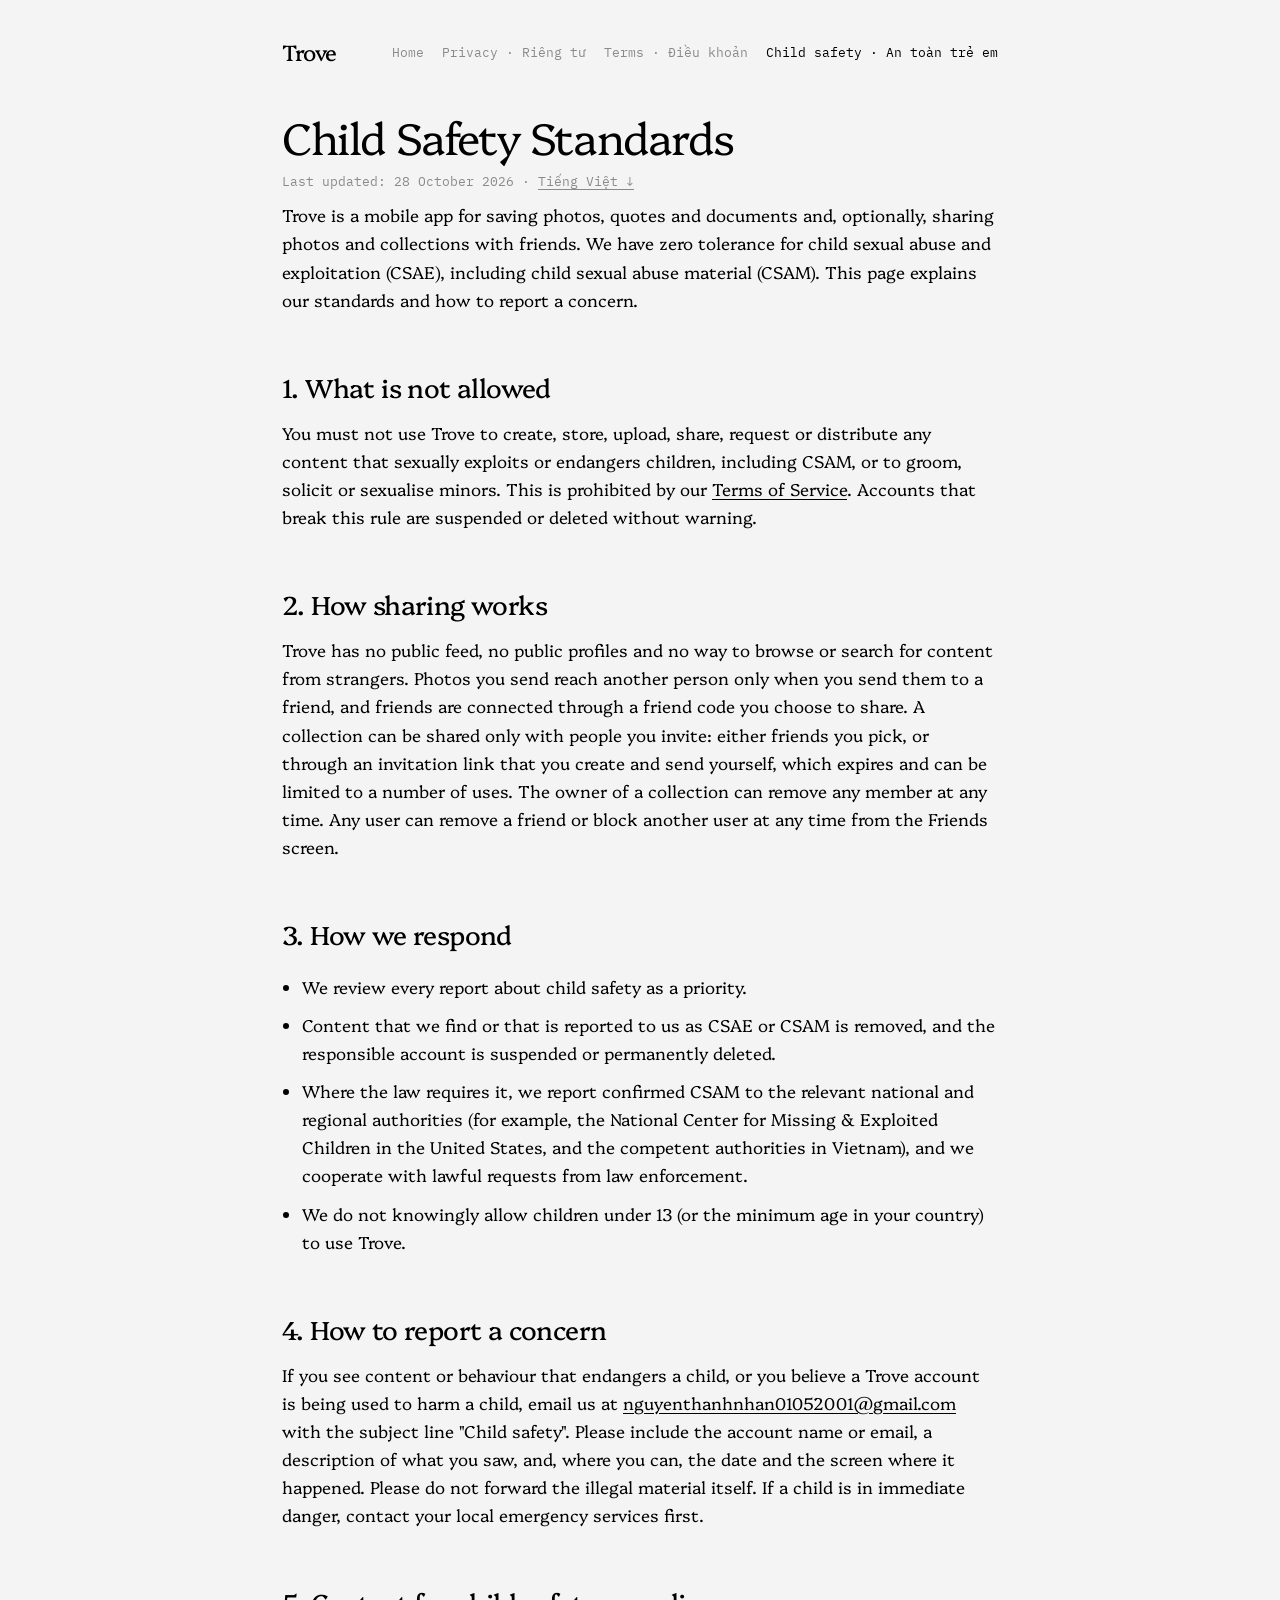
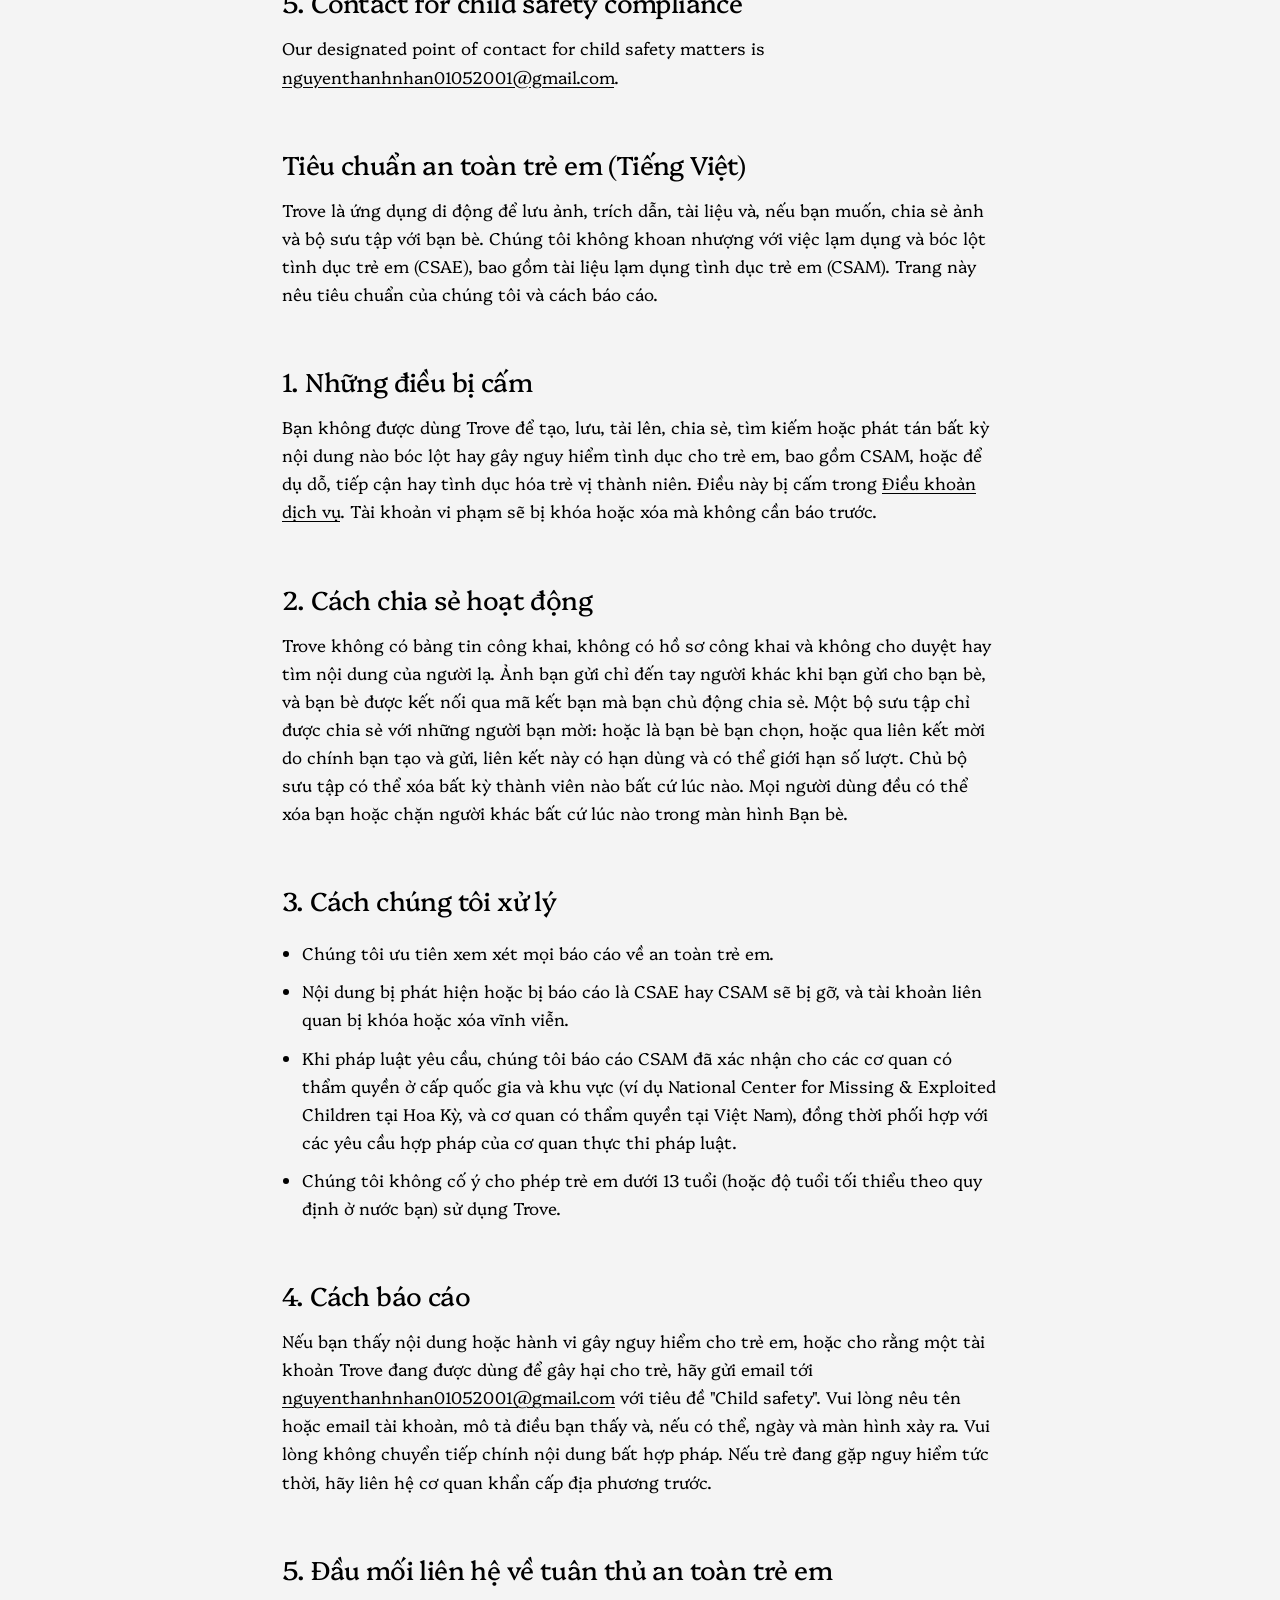
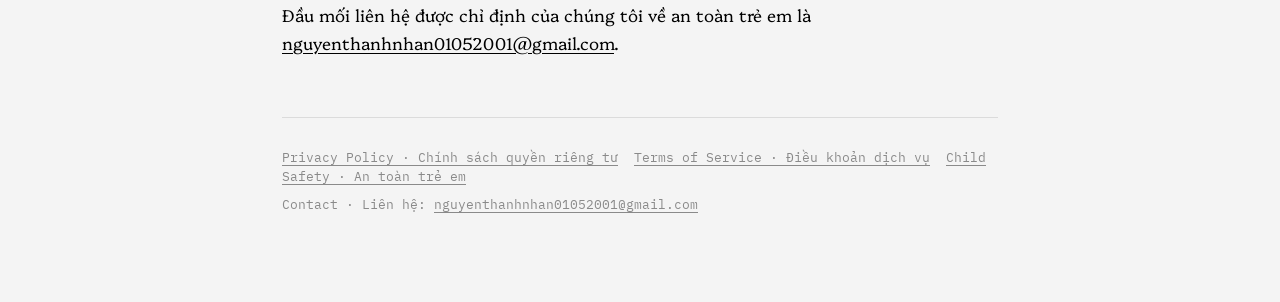
==== child-safety.html @ 71478745 "Add child safety standards page and link it from the site Co-Authored-By: Claude Sonnet 5.5 <noreply" ====
<!doctype html>
<html lang="en">
<head>
<meta charset="utf-8">
<meta name="viewport" content="width=device-width,initial-scale=1">
<title>Child Safety Standards · Trove</title>
<meta name="description" content="Trove's standards against child sexual abuse and exploitation (CSAE), and how to report a concern.">
<link rel="canonical" href="https://trove.appnhalam.xyz/child-safety">
<link rel="icon" href="favicon.png" type="image/svg+xml">
<link rel="preconnect" href="https://fonts.googleapis.com"><link rel="preconnect" href="https://fonts.gstatic.com" crossorigin>
<link href="https://fonts.googleapis.com/css2?family=IBM+Plex+Mono:wght@400&family=Platypi:wght@300;400&display=swap" rel="stylesheet">
<link rel="stylesheet" href="style.css">
</head>
<body id="top">
<div class="wrap">
<header class="top">
  <a class="brand" href="/">Trove</a>
  <nav class="links"><a href="/">Home</a><a href="privacy.html">Privacy · Riêng tư</a><a href="terms.html">Terms · Điều khoản</a><a href="child-safety.html" class=on>Child safety · An toàn trẻ em</a></nav>
</header>

<h1>Child Safety Standards</h1>
<p class="meta">Last updated: 28 October 2026 · <a href="#vi">Tiếng Việt ↓</a></p>

<p>Trove is a mobile app for saving photos, quotes and documents and, optionally, sharing photos and collections with friends. We have zero tolerance for child sexual abuse and exploitation (CSAE), including child sexual abuse material (CSAM). This page explains our standards and how to report a concern.</p>

<h2>1. What is not allowed</h2>
<p>You must not use Trove to create, store, upload, share, request or distribute any content that sexually exploits or endangers children, including CSAM, or to groom, solicit or sexualise minors. This is prohibited by our <a href="terms.html">Terms of Service</a>. Accounts that break this rule are suspended or deleted without warning.</p>

<h2>2. How sharing works</h2>
<p>Trove has no public feed, no public profiles and no way to browse or search for content from strangers. Photos you send reach another person only when you send them to a friend, and friends are connected through a friend code you choose to share. A collection can be shared only with people you invite: either friends you pick, or through an invitation link that you create and send yourself, which expires and can be limited to a number of uses. The owner of a collection can remove any member at any time. Any user can remove a friend or block another user at any time from the Friends screen.</p>

<h2>3. How we respond</h2>
<ul>
<li>We review every report about child safety as a priority.</li>
<li>Content that we find or that is reported to us as CSAE or CSAM is removed, and the responsible account is suspended or permanently deleted.</li>
<li>Where the law requires it, we report confirmed CSAM to the relevant national and regional authorities (for example, the National Center for Missing &amp; Exploited Children in the United States, and the competent authorities in Vietnam), and we cooperate with lawful requests from law enforcement.</li>
<li>We do not knowingly allow children under 13 (or the minimum age in your country) to use Trove.</li>
</ul>

<h2>4. How to report a concern</h2>
<p>If you see content or behaviour that endangers a child, or you believe a Trove account is being used to harm a child, email us at <a href="mailto:nguyenthanhnhan01052001@gmail.com">nguyenthanhnhan01052001@gmail.com</a> with the subject line "Child safety". Please include the account name or email, a description of what you saw, and, where you can, the date and the screen where it happened. Please do not forward the illegal material itself. If a child is in immediate danger, contact your local emergency services first.</p>

<h2>5. Contact for child safety compliance</h2>
<p>Our designated point of contact for child safety matters is <a href="mailto:nguyenthanhnhan01052001@gmail.com">nguyenthanhnhan01052001@gmail.com</a>.</p>

<h2 id="vi" lang="vi">Tiêu chuẩn an toàn trẻ em (Tiếng Việt)</h2>
<p lang="vi">Trove là ứng dụng di động để lưu ảnh, trích dẫn, tài liệu và, nếu bạn muốn, chia sẻ ảnh và bộ sưu tập với bạn bè. Chúng tôi không khoan nhượng với việc lạm dụng và bóc lột tình dục trẻ em (CSAE), bao gồm tài liệu lạm dụng tình dục trẻ em (CSAM). Trang này nêu tiêu chuẩn của chúng tôi và cách báo cáo.</p>

<h2 lang="vi">1. Những điều bị cấm</h2>
<p lang="vi">Bạn không được dùng Trove để tạo, lưu, tải lên, chia sẻ, tìm kiếm hoặc phát tán bất kỳ nội dung nào bóc lột hay gây nguy hiểm tình dục cho trẻ em, bao gồm CSAM, hoặc để dụ dỗ, tiếp cận hay tình dục hóa trẻ vị thành niên. Điều này bị cấm trong <a href="terms.html">Điều khoản dịch vụ</a>. Tài khoản vi phạm sẽ bị khóa hoặc xóa mà không cần báo trước.</p>

<h2 lang="vi">2. Cách chia sẻ hoạt động</h2>
<p lang="vi">Trove không có bảng tin công khai, không có hồ sơ công khai và không cho duyệt hay tìm nội dung của người lạ. Ảnh bạn gửi chỉ đến tay người khác khi bạn gửi cho bạn bè, và bạn bè được kết nối qua mã kết bạn mà bạn chủ động chia sẻ. Một bộ sưu tập chỉ được chia sẻ với những người bạn mời: hoặc là bạn bè bạn chọn, hoặc qua liên kết mời do chính bạn tạo và gửi, liên kết này có hạn dùng và có thể giới hạn số lượt. Chủ bộ sưu tập có thể xóa bất kỳ thành viên nào bất cứ lúc nào. Mọi người dùng đều có thể xóa bạn hoặc chặn người khác bất cứ lúc nào trong màn hình Bạn bè.</p>

<h2 lang="vi">3. Cách chúng tôi xử lý</h2>
<ul lang="vi">
<li>Chúng tôi ưu tiên xem xét mọi báo cáo về an toàn trẻ em.</li>
<li>Nội dung bị phát hiện hoặc bị báo cáo là CSAE hay CSAM sẽ bị gỡ, và tài khoản liên quan bị khóa hoặc xóa vĩnh viễn.</li>
<li>Khi pháp luật yêu cầu, chúng tôi báo cáo CSAM đã xác nhận cho các cơ quan có thẩm quyền ở cấp quốc gia và khu vực (ví dụ National Center for Missing &amp; Exploited Children tại Hoa Kỳ, và cơ quan có thẩm quyền tại Việt Nam), đồng thời phối hợp với các yêu cầu hợp pháp của cơ quan thực thi pháp luật.</li>
<li>Chúng tôi không cố ý cho phép trẻ em dưới 13 tuổi (hoặc độ tuổi tối thiểu theo quy định ở nước bạn) sử dụng Trove.</li>
</ul>

<h2 lang="vi">4. Cách báo cáo</h2>
<p lang="vi">Nếu bạn thấy nội dung hoặc hành vi gây nguy hiểm cho trẻ em, hoặc cho rằng một tài khoản Trove đang được dùng để gây hại cho trẻ, hãy gửi email tới <a href="mailto:nguyenthanhnhan01052001@gmail.com">nguyenthanhnhan01052001@gmail.com</a> với tiêu đề "Child safety". Vui lòng nêu tên hoặc email tài khoản, mô tả điều bạn thấy và, nếu có thể, ngày và màn hình xảy ra. Vui lòng không chuyển tiếp chính nội dung bất hợp pháp. Nếu trẻ đang gặp nguy hiểm tức thời, hãy liên hệ cơ quan khẩn cấp địa phương trước.</p>

<h2 lang="vi">5. Đầu mối liên hệ về tuân thủ an toàn trẻ em</h2>
<p lang="vi">Đầu mối liên hệ được chỉ định của chúng tôi về an toàn trẻ em là <a href="mailto:nguyenthanhnhan01052001@gmail.com">nguyenthanhnhan01052001@gmail.com</a>.</p>

<footer>
  <p class="mono"><a href="privacy.html">Privacy Policy · Chính sách quyền riêng tư</a><a href="terms.html">Terms of Service · Điều khoản dịch vụ</a><a href="child-safety.html">Child Safety · An toàn trẻ em</a></p>
  <p class="mono">Contact · Liên hệ: <a href="mailto:nguyenthanhnhan01052001@gmail.com">nguyenthanhnhan01052001@gmail.com</a></p>
</footer>
</div>
</body>
</html>
---- style.css ----
:root{--bg:#f4f4f4;--ink:#000;--muted:#8a8a8a;--card:#fff;--dark:#1c1c1c;--line:rgba(0,0,0,.1)}
@media (prefers-color-scheme:dark){:root{--bg:#161616;--ink:#f2f2f2;--muted:#9a9a9a;--card:#202020;--dark:#f2f2f2;--line:rgba(255,255,255,.14)}}
*{box-sizing:border-box}html{-webkit-text-size-adjust:100%}
body{margin:0;background:var(--bg);color:var(--ink);font:17px/1.65 'Platypi',Georgia,serif;font-weight:300}
a{color:inherit;text-underline-offset:3px}a:hover{opacity:.7}
.wrap{max-width:760px;margin:0 auto;padding:28px 22px 80px}
header.top{display:flex;align-items:center;justify-content:space-between;gap:16px;padding:6px 0 28px}
.brand{display:flex;align-items:center;gap:10px;text-decoration:none;font-size:22px;font-weight:400;letter-spacing:-.4px}
.brand svg{width:30px;height:30px;fill:var(--ink)}
nav.links{font:13px 'IBM Plex Mono',ui-monospace,monospace;display:flex;gap:18px}
nav.links a{text-decoration:none;color:var(--muted)}nav.links a.on,nav.links a:hover{color:var(--ink)}
h1{font-size:44px;line-height:1.12;letter-spacing:-1.4px;font-weight:300;margin:.3em 0 .25em}
h2{font-size:26px;letter-spacing:-.6px;font-weight:400;margin:2em 0 .4em}
h3{font-size:19px;font-weight:400;margin:1.4em 0 .2em}
p,li{margin:.6em 0}ul{padding-left:1.2em}
.mono,.meta{font:13px/1.5 'IBM Plex Mono',ui-monospace,monospace;color:var(--muted)}
.lang{font:13px 'IBM Plex Mono',ui-monospace,monospace;margin:0 0 26px;display:flex;gap:14px}
.lang a{text-decoration:none;border-bottom:1px solid var(--line);padding-bottom:2px}
.card{background:var(--card);border-radius:16px;padding:22px 24px;margin:18px 0}
.grid{display:grid;grid-template-columns:repeat(auto-fit,minmax(210px,1fr));gap:14px;margin:22px 0}
.grid .card{margin:0}.grid h3{margin-top:0}
.hero{text-align:center;padding:36px 0 14px}.hero svg{width:64px;height:64px;fill:var(--ink)}
.hero p.lead{font-size:20px;color:var(--ink);max-width:560px;margin:0 auto}
hr{border:0;border-top:1px solid var(--line);margin:56px 0 8px}
footer{margin-top:60px;padding-top:22px;border-top:1px solid var(--line)}
footer .mono a{margin-right:16px}
table{width:100%;border-collapse:collapse;font-size:15px;margin:14px 0}
th,td{text-align:left;vertical-align:top;padding:10px 12px;border-bottom:1px solid var(--line)}
th{font:12px 'IBM Plex Mono',ui-monospace,monospace;color:var(--muted);font-weight:400}
@media (max-width:560px){h1{font-size:34px}th:nth-child(3),td:nth-child(3){display:none}}
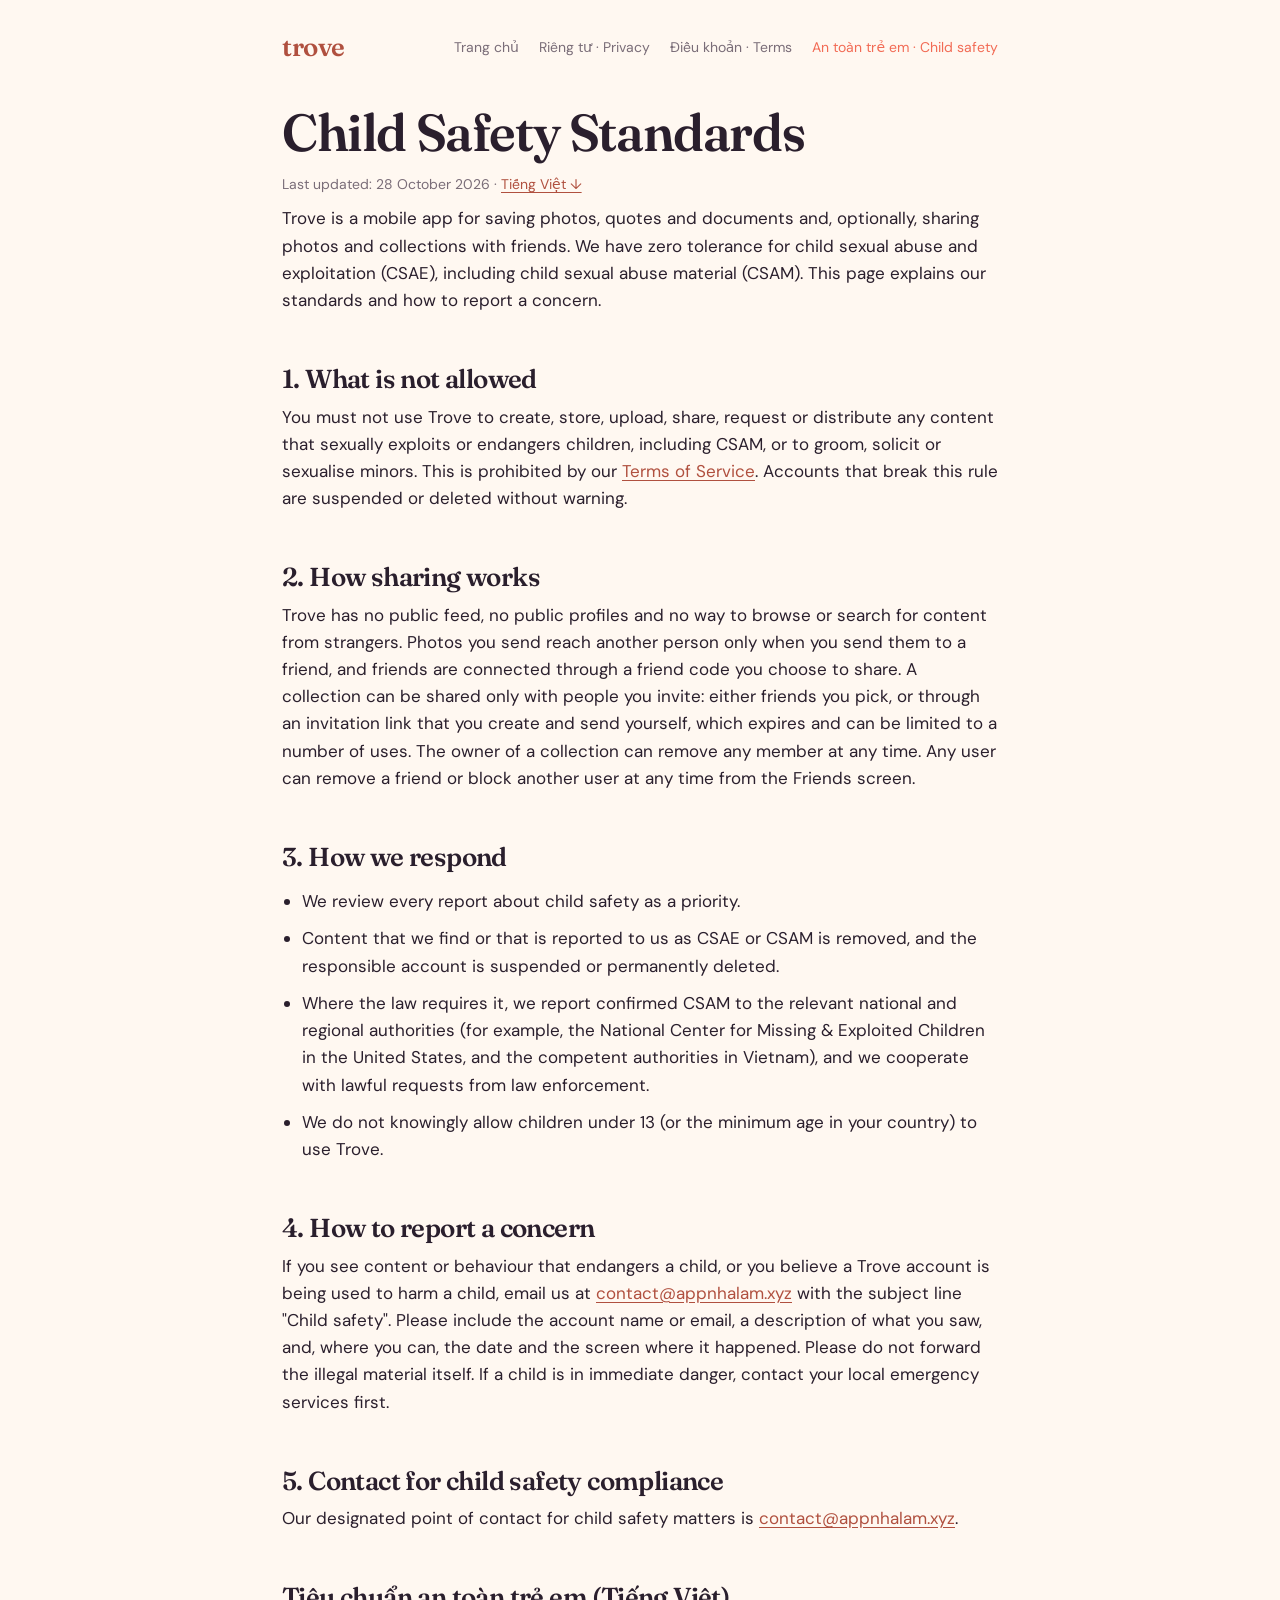
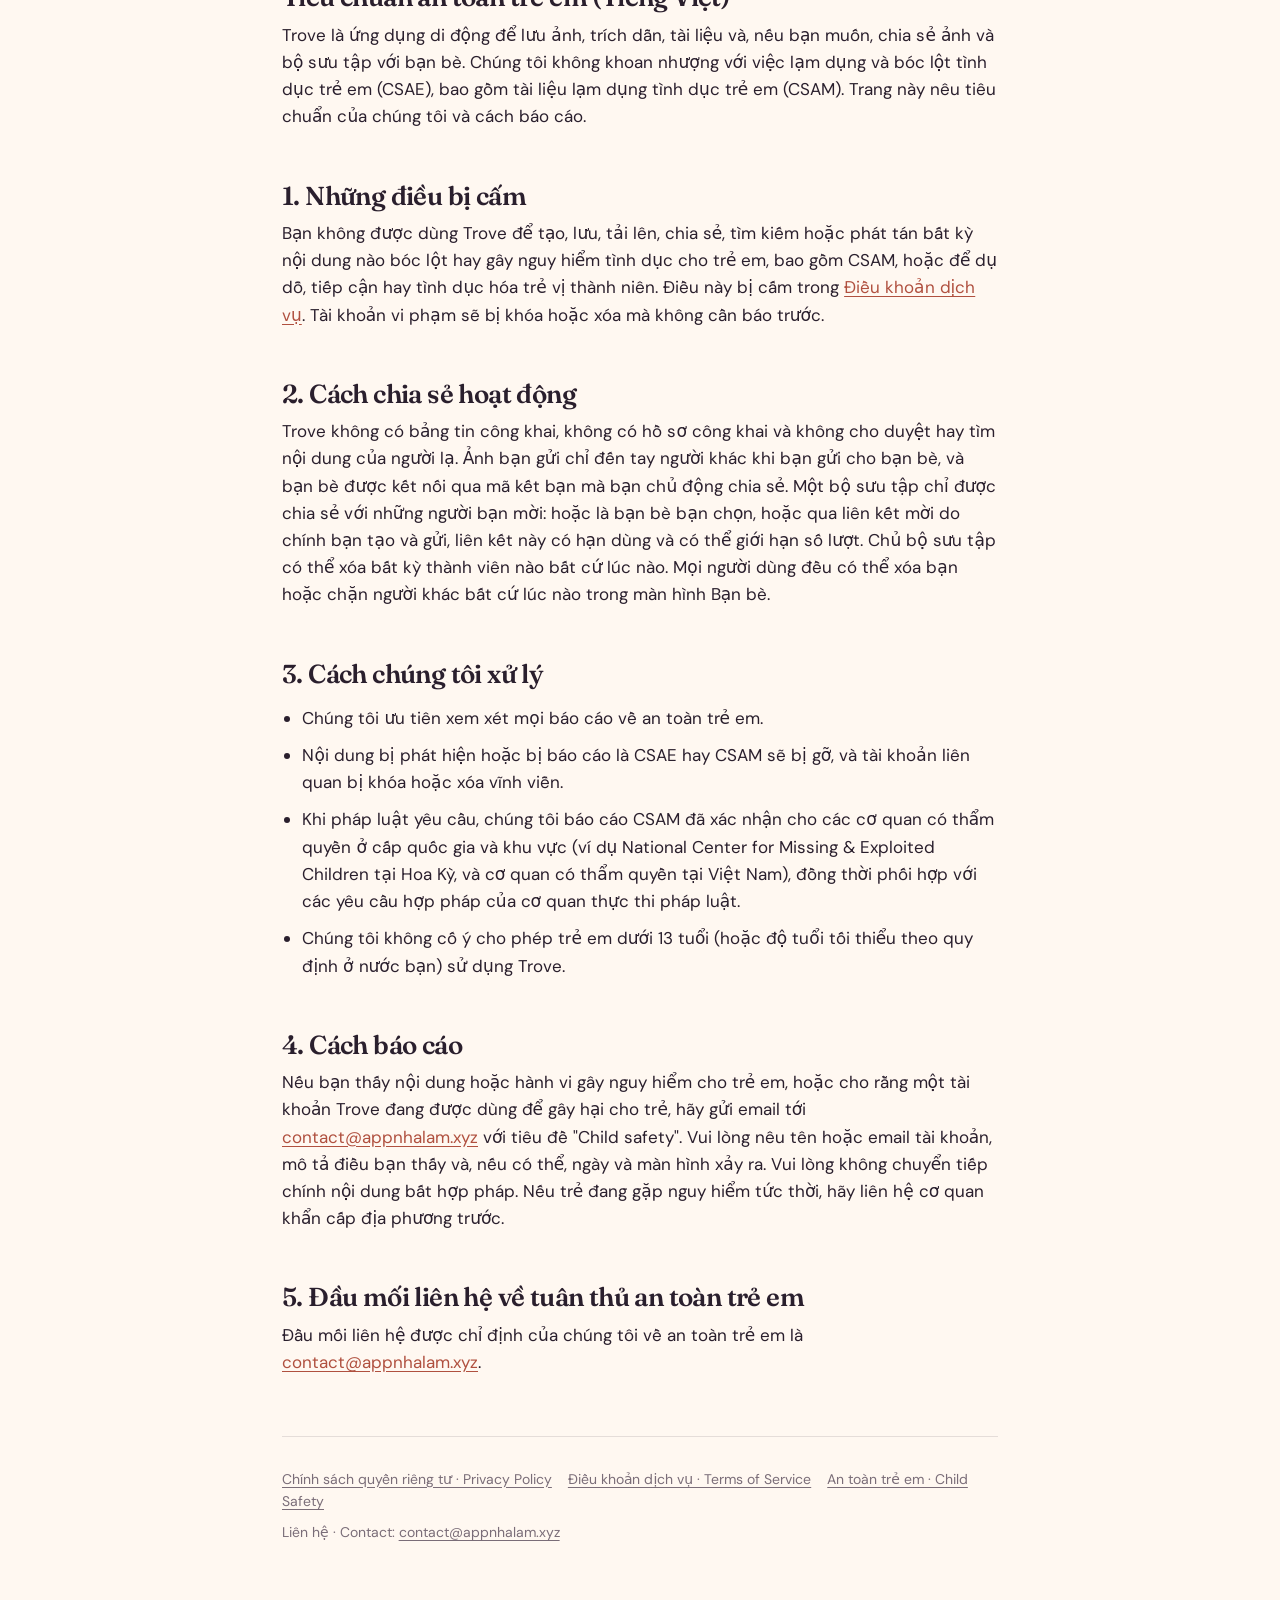
==== commit 00da0635: "Redesign site: vivid Vietnamese-first landing page, restyle legal pages Co-Authored-By: Claude Sonne" ====
--- a/child-safety.html
+++ b/child-safety.html
@@ -8,14 +8,14 @@
 <link rel="canonical" href="https://trove.appnhalam.xyz/child-safety">
 <link rel="icon" href="favicon.png" type="image/svg+xml">
 <link rel="preconnect" href="https://fonts.googleapis.com"><link rel="preconnect" href="https://fonts.gstatic.com" crossorigin>
-<link href="https://fonts.googleapis.com/css2?family=IBM+Plex+Mono:wght@400&family=Platypi:wght@300;400&display=swap" rel="stylesheet">
+<link href="https://fonts.googleapis.com/css2?family=DM+Sans:wght;500;600&family=Fraunces:ital,opsz,wght@0,9..144,500;0,9..144,600;1,9..144,500&display=swap" rel="stylesheet">
 <link rel="stylesheet" href="style.css">
 </head>
 <body id="top">
 <div class="wrap">
 <header class="top">
-  <a class="brand" href="/">Trove</a>
-  <nav class="links"><a href="/">Home</a><a href="privacy.html">Privacy · Riêng tư</a><a href="terms.html">Terms · Điều khoản</a><a href="child-safety.html" class=on>Child safety · An toàn trẻ em</a></nav>
+  <a class="brand" href="/">trove</a>
+  <nav class="links"><a href="/">Trang chủ</a><a href="privacy.html">Riêng tư · Privacy</a><a href="terms.html">Điều khoản · Terms</a><a href="child-safety.html" class=on>An toàn trẻ em · Child safety</a></nav>
 </header>
 
 <h1>Child Safety Standards</h1>
@@ -38,10 +38,10 @@
 </ul>
 
 <h2>4. How to report a concern</h2>
-<p>If you see content or behaviour that endangers a child, or you believe a Trove account is being used to harm a child, email us at <a href="mailto:nguyenthanhnhan01052001@gmail.com">nguyenthanhnhan01052001@gmail.com</a> with the subject line "Child safety". Please include the account name or email, a description of what you saw, and, where you can, the date and the screen where it happened. Please do not forward the illegal material itself. If a child is in immediate danger, contact your local emergency services first.</p>
+<p>If you see content or behaviour that endangers a child, or you believe a Trove account is being used to harm a child, email us at <a href="mailto:contact@appnhalam.xyz">contact@appnhalam.xyz</a> with the subject line "Child safety". Please include the account name or email, a description of what you saw, and, where you can, the date and the screen where it happened. Please do not forward the illegal material itself. If a child is in immediate danger, contact your local emergency services first.</p>
 
 <h2>5. Contact for child safety compliance</h2>
-<p>Our designated point of contact for child safety matters is <a href="mailto:nguyenthanhnhan01052001@gmail.com">nguyenthanhnhan01052001@gmail.com</a>.</p>
+<p>Our designated point of contact for child safety matters is <a href="mailto:contact@appnhalam.xyz">contact@appnhalam.xyz</a>.</p>
 
 <h2 id="vi" lang="vi">Tiêu chuẩn an toàn trẻ em (Tiếng Việt)</h2>
 <p lang="vi">Trove là ứng dụng di động để lưu ảnh, trích dẫn, tài liệu và, nếu bạn muốn, chia sẻ ảnh và bộ sưu tập với bạn bè. Chúng tôi không khoan nhượng với việc lạm dụng và bóc lột tình dục trẻ em (CSAE), bao gồm tài liệu lạm dụng tình dục trẻ em (CSAM). Trang này nêu tiêu chuẩn của chúng tôi và cách báo cáo.</p>
@@ -61,14 +61,14 @@
 </ul>
 
 <h2 lang="vi">4. Cách báo cáo</h2>
-<p lang="vi">Nếu bạn thấy nội dung hoặc hành vi gây nguy hiểm cho trẻ em, hoặc cho rằng một tài khoản Trove đang được dùng để gây hại cho trẻ, hãy gửi email tới <a href="mailto:nguyenthanhnhan01052001@gmail.com">nguyenthanhnhan01052001@gmail.com</a> với tiêu đề "Child safety". Vui lòng nêu tên hoặc email tài khoản, mô tả điều bạn thấy và, nếu có thể, ngày và màn hình xảy ra. Vui lòng không chuyển tiếp chính nội dung bất hợp pháp. Nếu trẻ đang gặp nguy hiểm tức thời, hãy liên hệ cơ quan khẩn cấp địa phương trước.</p>
+<p lang="vi">Nếu bạn thấy nội dung hoặc hành vi gây nguy hiểm cho trẻ em, hoặc cho rằng một tài khoản Trove đang được dùng để gây hại cho trẻ, hãy gửi email tới <a href="mailto:contact@appnhalam.xyz">contact@appnhalam.xyz</a> với tiêu đề "Child safety". Vui lòng nêu tên hoặc email tài khoản, mô tả điều bạn thấy và, nếu có thể, ngày và màn hình xảy ra. Vui lòng không chuyển tiếp chính nội dung bất hợp pháp. Nếu trẻ đang gặp nguy hiểm tức thời, hãy liên hệ cơ quan khẩn cấp địa phương trước.</p>
 
 <h2 lang="vi">5. Đầu mối liên hệ về tuân thủ an toàn trẻ em</h2>
-<p lang="vi">Đầu mối liên hệ được chỉ định của chúng tôi về an toàn trẻ em là <a href="mailto:nguyenthanhnhan01052001@gmail.com">nguyenthanhnhan01052001@gmail.com</a>.</p>
+<p lang="vi">Đầu mối liên hệ được chỉ định của chúng tôi về an toàn trẻ em là <a href="mailto:contact@appnhalam.xyz">contact@appnhalam.xyz</a>.</p>
 
 <footer>
-  <p class="mono"><a href="privacy.html">Privacy Policy · Chính sách quyền riêng tư</a><a href="terms.html">Terms of Service · Điều khoản dịch vụ</a><a href="child-safety.html">Child Safety · An toàn trẻ em</a></p>
-  <p class="mono">Contact · Liên hệ: <a href="mailto:nguyenthanhnhan01052001@gmail.com">nguyenthanhnhan01052001@gmail.com</a></p>
+  <p class="mono"><a href="privacy.html">Chính sách quyền riêng tư · Privacy Policy</a><a href="terms.html">Điều khoản dịch vụ · Terms of Service</a><a href="child-safety.html">An toàn trẻ em · Child Safety</a></p>
+  <p class="mono">Liên hệ · Contact: <a href="mailto:contact@appnhalam.xyz">contact@appnhalam.xyz</a></p>
 </footer>
 </div>
 </body>
--- a/style.css
+++ b/style.css
@@ -1,30 +1,189 @@
-:root{--bg:#f4f4f4;--ink:#000;--muted:#8a8a8a;--card:#fff;--dark:#1c1c1c;--line:rgba(0,0,0,.1)}
-@media (prefers-color-scheme:dark){:root{--bg:#161616;--ink:#f2f2f2;--muted:#9a9a9a;--card:#202020;--dark:#f2f2f2;--line:rgba(255,255,255,.14)}}
-*{box-sizing:border-box}html{-webkit-text-size-adjust:100%}
-body{margin:0;background:var(--bg);color:var(--ink);font:17px/1.65 'Platypi',Georgia,serif;font-weight:300}
-a{color:inherit;text-underline-offset:3px}a:hover{opacity:.7}
+:root{--cream:#fff8f1;--ink:#2a1f2d;--plum:#251a24;--muted:#7a6d78;--coral:#f26b55;--coral-soft:#ff8a72;--yellow:#f6d96b;--lilac:#cdbff0;--peach:#ffd9c4;--line:rgba(42,31,45,.12);--serif:'Fraunces',Georgia,serif;--sans:'DM Sans',system-ui,-apple-system,sans-serif}
+*{box-sizing:border-box}
+html{-webkit-text-size-adjust:100%;scroll-behavior:smooth}
+body{margin:0;background:var(--cream);color:var(--ink);font:17px/1.6 var(--sans)}
+img{display:block;max-width:100%}
+a{color:inherit;text-underline-offset:3px}
+.shell{max-width:1100px;margin:0 auto;padding:0 24px}
+
+/* brand + store buttons */
+.brand{display:inline-flex;align-items:center;gap:8px;font:600 26px/1 var(--serif);letter-spacing:-.5px;text-decoration:none}
+.mark{display:inline-flex}.mark i{width:16px;height:22px;border:2.5px solid currentColor;border-radius:50%;margin-right:-7px}
+.mark i:last-child{margin-right:0}
+.store{display:inline-flex;align-items:center;gap:12px;background:var(--plum);color:#fff;text-decoration:none;padding:11px 20px 11px 16px;border-radius:14px;transition:transform .2s,box-shadow .2s}
+.store:hover{transform:translateY(-3px);box-shadow:0 12px 24px rgba(42,31,45,.22)}
+.store svg{width:22px;height:22px;flex:none}
+.store small{display:block;font-size:10px;letter-spacing:.4px;line-height:1.1;opacity:.85}
+.store b{display:block;font-size:17px;line-height:1.2;font-weight:600}
+.cta .store{background:#fff;color:var(--ink)}
+.stores{display:flex;flex-wrap:wrap;gap:12px}
+
+/* hero */
+.hero{background:radial-gradient(900px 500px at 85% 20%,#ffd9c4 0,transparent 60%),radial-gradient(700px 500px at 0% 0%,#fde6d6 0,transparent 55%),linear-gradient(135deg,#fff3e8,#f1e8fb);overflow:hidden}
+nav.nav{display:flex;align-items:center;justify-content:space-between;gap:16px;padding-top:24px;padding-bottom:24px}
+.navlinks{display:flex;gap:30px;font-size:15px}
+.navlinks a{text-decoration:none;color:var(--muted)}.navlinks a:hover{color:var(--ink)}
+.pill{background:rgba(255,255,255,.7);border:1px solid var(--line);padding:10px 20px;border-radius:99px;text-decoration:none;font-weight:500;font-size:15px;transition:background .2s,transform .2s}
+.pill:hover{background:#fff;transform:translateY(-2px)}
+.hero-grid{display:grid;grid-template-columns:1.05fr .95fr;gap:40px;align-items:center;padding-top:36px;padding-bottom:84px}
+.eyebrow{font-size:12px;letter-spacing:2px;text-transform:uppercase;font-weight:600;color:#b0503f;margin:0 0 20px}
+h1,h2,h3{font-family:var(--serif);font-weight:600;margin:0}
+h1{font-size:clamp(46px,7vw,86px);line-height:.98;letter-spacing:-2.5px}
+h1 em{display:inline-block;color:var(--coral);font-weight:500;padding-bottom:6px;border-bottom:3px solid var(--coral)}
+.lead{font-size:19px;color:#4a3d49;max-width:480px;margin:28px 0 6px}
+.lead-vi{font-size:17px;color:var(--muted);max-width:480px;margin:0 0 30px}
+.note{font-size:13px;color:var(--muted);margin:16px 0 0}
+
+/* phone scene */
+.scene{position:relative;display:flex;justify-content:center;padding:30px 0}
+.phone{width:290px;background:var(--plum);border-radius:46px;padding:10px;box-shadow:0 40px 70px rgba(42,31,45,.28);transform:rotate(3deg)}
+.screen{background:var(--cream);border-radius:37px;padding:18px 14px 14px;position:relative;overflow:hidden}
+.screen::before{content:"";position:absolute;top:8px;left:50%;width:84px;height:22px;margin-left:-42px;background:var(--plum);border-radius:99px}
+.status{display:flex;justify-content:space-between;align-items:center;font-size:11px;font-weight:600;margin:2px 6px 22px}
+.status .mark i{width:10px;height:14px;border-width:2px;margin-right:-4px}
+.status b{width:20px;height:20px;border-radius:50%;background:var(--yellow);display:grid;place-items:center;font-size:10px}
+.screen small{font-size:9px;letter-spacing:1.5px;color:var(--muted)}
+.screen h3{font-size:26px;margin:2px 0 0;letter-spacing:-.5px}
+.screen p{font-size:11px;color:var(--muted);margin:0 0 12px}
+.pgrid{display:grid;grid-template-columns:1fr 1fr;gap:8px}
+.pgrid img,.pgrid div{border-radius:14px;height:112px;object-fit:cover;width:100%}
+.pgrid div{padding:10px;font:600 13px/1.25 var(--serif)}
+.t1{background:var(--peach)}.t2{background:var(--lilac)}
+.fab{position:absolute;right:14px;bottom:14px;width:38px;height:38px;border-radius:50%;background:var(--plum);color:#fff;display:grid;place-items:center;font-size:22px;box-shadow:0 8px 16px rgba(0,0,0,.25)}
+.screen{padding-bottom:64px}
+.float{position:absolute;z-index:2;animation:bob 6s ease-in-out infinite}
+.yellow-note{top:30px;left:-4px;max-width:190px;background:var(--yellow);padding:16px 18px;border-radius:14px;transform:rotate(-6deg);font:600 15px/1.3 var(--serif);box-shadow:0 14px 28px rgba(42,31,45,.18)}
+.yellow-note b{display:block;color:var(--coral);font-size:26px;line-height:.8}
+.spark{top:36px;right:8px;width:46px;height:46px;border-radius:50%;background:var(--coral);color:#fff;display:grid;place-items:center;font-size:22px;animation-delay:-2s}
+.smile{bottom:48px;left:30px;width:44px;height:44px;border-radius:50%;background:var(--lilac);display:grid;place-items:center;font-size:22px;animation-delay:-4s}
+.polaroid{bottom:6px;right:-6px;width:170px;background:#fff;padding:8px 8px 6px;border-radius:6px;transform:rotate(5deg);box-shadow:0 18px 34px rgba(42,31,45,.25);margin:0;animation:none}
+.polaroid img{width:100%;height:120px;object-fit:cover;border-radius:3px}
+.polaroid figcaption{font:italic 500 13px var(--serif);text-align:center;padding-top:6px}
+@keyframes bob{50%{transform:translateY(-10px)}}
+
+/* marquee */
+.strip{background:var(--plum);color:#f6e9dd;overflow:hidden;white-space:nowrap;padding:16px 0;font-size:13px;letter-spacing:2px}
+.strip div{display:inline-block;animation:slide 32s linear infinite}
+.strip span{margin:0 22px}.strip span.d{color:var(--coral-soft);margin:0}
+@keyframes slide{to{transform:translateX(-50%)}}
+
+/* sections */
+section.sec{padding:96px 0}
+.sec-head{display:flex;justify-content:space-between;align-items:flex-end;gap:32px;margin-bottom:44px}
+h2{font-size:clamp(36px,5vw,60px);line-height:1.04;letter-spacing:-1.8px;max-width:640px}
+.sec-head .vi{color:var(--muted);text-align:right;margin:0;font-size:17px;flex:none}
+.sec-head .vi span{display:block}
+
+.cards{display:grid;grid-template-columns:repeat(3,1fr);gap:20px}
+.fcard{position:relative;border-radius:34px;padding:26px 28px 32px;min-height:380px;display:flex;flex-direction:column;justify-content:flex-end;transition:transform .3s,box-shadow .3s}
+.fcard:hover{transform:translateY(-8px) rotate(-.6deg);box-shadow:0 26px 40px rgba(42,31,45,.14)}
+.fcard .n{position:absolute;top:26px;left:28px;font-size:13px;font-weight:600}
+.fcard .ic{position:absolute;top:22px;right:22px;width:56px;height:56px;border-radius:50%;background:rgba(255,255,255,.4);display:grid;place-items:center}
+.fcard .ic svg{width:28px;height:28px;fill:none;stroke:currentColor;stroke-width:2;stroke-linecap:round;stroke-linejoin:round}
+.fcard h3{font-size:30px;letter-spacing:-.8px;line-height:1.1}
+.fcard .vi-t{font-weight:500;margin:4px 0 18px}
+.fcard p{margin:0 0 8px;font-size:16px;line-height:1.45}
+.fcard p.vi{font-size:14px;color:rgba(42,31,45,.62)}
+.c-coral{background:var(--coral-soft)}.c-yellow{background:#f5d96c}.c-lilac{background:var(--lilac)}
+
+/* collections */
+.dark{background:var(--plum);color:#fff}
+.dark .eyebrow{color:#d98a78}
+.dark .sec-head .vi{color:#bfb2bd}
+.showcase{display:grid;grid-template-columns:1.5fr 1fr 1fr;grid-template-rows:repeat(2,minmax(210px,auto));gap:18px}
+.tile{position:relative;border-radius:30px;overflow:hidden}
+.photo img{position:absolute;inset:0;width:100%;height:100%;object-fit:cover;transition:transform .6s}
+.photo:hover img{transform:scale(1.05)}
+.big{grid-column:1;grid-row:1/3}.quote{grid-column:2;grid-row:1}.list{grid-column:2;grid-row:2}.tall{grid-column:3;grid-row:1/3}
+.photo.big::after{content:"";position:absolute;inset:0;background:linear-gradient(transparent 45%,rgba(20,10,15,.82))}
+.cap{position:absolute;left:28px;bottom:26px;z-index:1}
+.cap small{font-size:12px;letter-spacing:1.5px}
+.cap h3{font-size:38px;letter-spacing:-1px}
+.cap p{margin:0;opacity:.85}
+.quote{background:var(--lilac);color:var(--ink);padding:28px;display:flex;flex-direction:column;justify-content:space-between}
+.quote .q{position:absolute;top:20px;right:24px;font:600 44px/1 var(--serif);opacity:.35}
+.quote h3{font-size:26px;line-height:1.2;letter-spacing:-.5px;margin-top:34px}
+.quote cite{display:block;font-style:normal;font-size:13px;margin-top:12px}
+.tag{font-size:10px;letter-spacing:1.4px;text-transform:uppercase;border-top:1px solid rgba(42,31,45,.25);padding-top:12px;margin-top:20px}
+.list{background:var(--cream);color:var(--ink);padding:28px}
+.list em{font:italic 500 15px var(--serif);color:var(--coral)}
+.list h3{font-size:26px;margin:6px 0 14px}
+.list ul{list-style:none;padding:0;margin:0 0 20px;font-size:15px}
+.list li{padding-left:22px;position:relative;margin:6px 0}
+.list li::before{content:"";position:absolute;left:0;top:.55em;width:8px;height:8px;border:1.5px solid var(--ink);border-radius:2px}
+.list .tag{margin-top:0}
+.pillbar{position:absolute;left:14px;right:14px;bottom:14px;background:rgba(255,248,241,.92);color:var(--ink);text-align:center;padding:12px;border-radius:99px;font-size:11px;font-weight:700;letter-spacing:1.5px}
+
+/* cta */
+.cta{background:var(--coral);color:#fff;border-radius:44px;padding:64px 56px;display:grid;grid-template-columns:1.2fr .8fr;gap:30px;align-items:center;position:relative;overflow:hidden}
+.cta .eyebrow{color:#5a1d12}
+.cta h2{font-size:clamp(46px,6vw,76px);letter-spacing:-2.4px;line-height:.98}
+.cta .vi-h{font-size:24px;margin:10px 0 20px;opacity:.95}
+.cta p{margin:0 0 6px;max-width:520px}
+.cta p.vi{font-size:15px;opacity:.85;margin-bottom:28px}
+.cta-art{position:relative;height:330px}
+.cta-art .polaroid{position:absolute;top:0;right:0;width:200px;bottom:auto;transform:rotate(6deg)}
+.cta-art .polaroid img{height:230px}
+.cta-art .yellow-note{position:absolute;top:auto;bottom:10px;left:-10px;max-width:none;font-size:18px;color:var(--ink);transform:rotate(-7deg);animation:none}
+
+/* footer */
+.site-foot{background:var(--plum);color:#cfc3cd;padding:56px 0 28px;font-size:15px}
+.foot-grid{display:flex;justify-content:space-between;gap:40px;flex-wrap:wrap}
+.site-foot .brand{color:#fff}
+.site-foot p{margin:14px 0 0;line-height:1.5}
+.foot-cols{display:flex;gap:64px}
+.foot-cols h4{margin:0 0 14px;font-size:11px;letter-spacing:1.5px;font-weight:500;color:#9c8f9a}
+.foot-cols a{display:block;color:#fff;text-decoration:none;margin:8px 0}.foot-cols a:hover{text-decoration:underline}
+.legal{display:flex;justify-content:space-between;gap:16px;flex-wrap:wrap;border-top:1px solid rgba(255,255,255,.12);margin-top:44px;padding-top:22px;font-size:12px;color:#9c8f9a}
+
+/* reveal */
+.js [data-show]{opacity:0;transform:translateY(28px);transition:opacity .8s ease,transform .8s ease}
+.js [data-show].shown{opacity:1;transform:none}
+@media (prefers-reduced-motion:reduce){.float,.strip div{animation:none}.js [data-show]{opacity:1;transform:none;transition:none}html{scroll-behavior:auto}}
+
+/* legal pages (privacy, terms, child safety) */
 .wrap{max-width:760px;margin:0 auto;padding:28px 22px 80px}
-header.top{display:flex;align-items:center;justify-content:space-between;gap:16px;padding:6px 0 28px}
-.brand{display:flex;align-items:center;gap:10px;text-decoration:none;font-size:22px;font-weight:400;letter-spacing:-.4px}
-.brand svg{width:30px;height:30px;fill:var(--ink)}
-nav.links{font:13px 'IBM Plex Mono',ui-monospace,monospace;display:flex;gap:18px}
-nav.links a{text-decoration:none;color:var(--muted)}nav.links a.on,nav.links a:hover{color:var(--ink)}
-h1{font-size:44px;line-height:1.12;letter-spacing:-1.4px;font-weight:300;margin:.3em 0 .25em}
-h2{font-size:26px;letter-spacing:-.6px;font-weight:400;margin:2em 0 .4em}
-h3{font-size:19px;font-weight:400;margin:1.4em 0 .2em}
-p,li{margin:.6em 0}ul{padding-left:1.2em}
-.mono,.meta{font:13px/1.5 'IBM Plex Mono',ui-monospace,monospace;color:var(--muted)}
-.lang{font:13px 'IBM Plex Mono',ui-monospace,monospace;margin:0 0 26px;display:flex;gap:14px}
-.lang a{text-decoration:none;border-bottom:1px solid var(--line);padding-bottom:2px}
-.card{background:var(--card);border-radius:16px;padding:22px 24px;margin:18px 0}
-.grid{display:grid;grid-template-columns:repeat(auto-fit,minmax(210px,1fr));gap:14px;margin:22px 0}
-.grid .card{margin:0}.grid h3{margin-top:0}
-.hero{text-align:center;padding:36px 0 14px}.hero svg{width:64px;height:64px;fill:var(--ink)}
-.hero p.lead{font-size:20px;color:var(--ink);max-width:560px;margin:0 auto}
-hr{border:0;border-top:1px solid var(--line);margin:56px 0 8px}
-footer{margin-top:60px;padding-top:22px;border-top:1px solid var(--line)}
-footer .mono a{margin-right:16px}
+header.top{display:flex;align-items:center;justify-content:space-between;gap:16px;flex-wrap:wrap;padding:6px 0 28px}
+nav.links{font-size:14px;display:flex;flex-wrap:wrap;gap:6px 20px}
+nav.links a{text-decoration:none;color:var(--muted)}nav.links a.on,nav.links a:hover{color:var(--coral)}
+.wrap h1{font-size:clamp(36px,6vw,52px);letter-spacing:-1.4px;line-height:1.08;margin:.3em 0 .25em}
+.wrap h1 em{border:0}
+.wrap h2{font-size:26px;letter-spacing:-.6px;margin:2em 0 .4em;max-width:none}
+.wrap h3{font-size:19px;margin:1.4em 0 .2em}
+.wrap p,.wrap li{margin:.6em 0}.wrap ul{padding-left:1.2em}
+.wrap a{color:#b0503f}
+.meta,.mono{font-size:14px;color:var(--muted)}
+.lang{font-size:14px;margin:0 0 26px;display:flex;gap:14px}
+.wrap hr{border:0;border-top:1px solid var(--line);margin:56px 0 8px}
+.wrap footer{margin-top:60px;padding-top:22px;border-top:1px solid var(--line)}
+.wrap footer .mono a{margin-right:16px;color:var(--muted)}
 table{width:100%;border-collapse:collapse;font-size:15px;margin:14px 0}
 th,td{text-align:left;vertical-align:top;padding:10px 12px;border-bottom:1px solid var(--line)}
-th{font:12px 'IBM Plex Mono',ui-monospace,monospace;color:var(--muted);font-weight:400}
-@media (max-width:560px){h1{font-size:34px}th:nth-child(3),td:nth-child(3){display:none}}
+th{font-size:12px;color:var(--muted);font-weight:500;text-transform:uppercase;letter-spacing:1px}
+
+/* responsive */
+@media (max-width:900px){
+  .hero-grid{grid-template-columns:1fr;padding-bottom:56px}
+  .scene{padding-top:10px}
+  .cards{grid-template-columns:1fr}.fcard{min-height:300px}
+  .showcase{grid-template-columns:1fr 1fr}
+  .big{grid-column:1/3;grid-row:auto;min-height:340px}.quote,.list,.tall{grid-column:auto;grid-row:auto}.tall{min-height:280px}
+  .cta{grid-template-columns:1fr;padding:44px 28px}.cta-art{height:300px}.cta-art .polaroid{right:auto;left:50%;margin-left:-30px}
+  .sec-head{flex-direction:column;align-items:flex-start}.sec-head .vi{text-align:left}
+  section.sec{padding:64px 0}
+}
+@media (max-width:560px){
+  .navlinks{display:none}
+  .showcase{grid-template-columns:1fr}.big{grid-column:auto}
+  .quote,.list{min-height:240px}
+  .foot-cols{gap:40px}
+  .yellow-note{max-width:150px;font-size:13px}
+  th:nth-child(3),td:nth-child(3){display:none}
+}
+
+.tagline{font:italic 500 24px var(--serif);color:var(--coral);margin:18px 0 0}
+.fcard .vi-t{font-size:15px}
+.about{background:var(--cream);padding:56px 0 8px}
+.about h3{font-size:22px;margin-bottom:10px}
+.about p{max-width:720px;margin:8px 0;color:#4a3d49}
+.about a{color:#b0503f}
